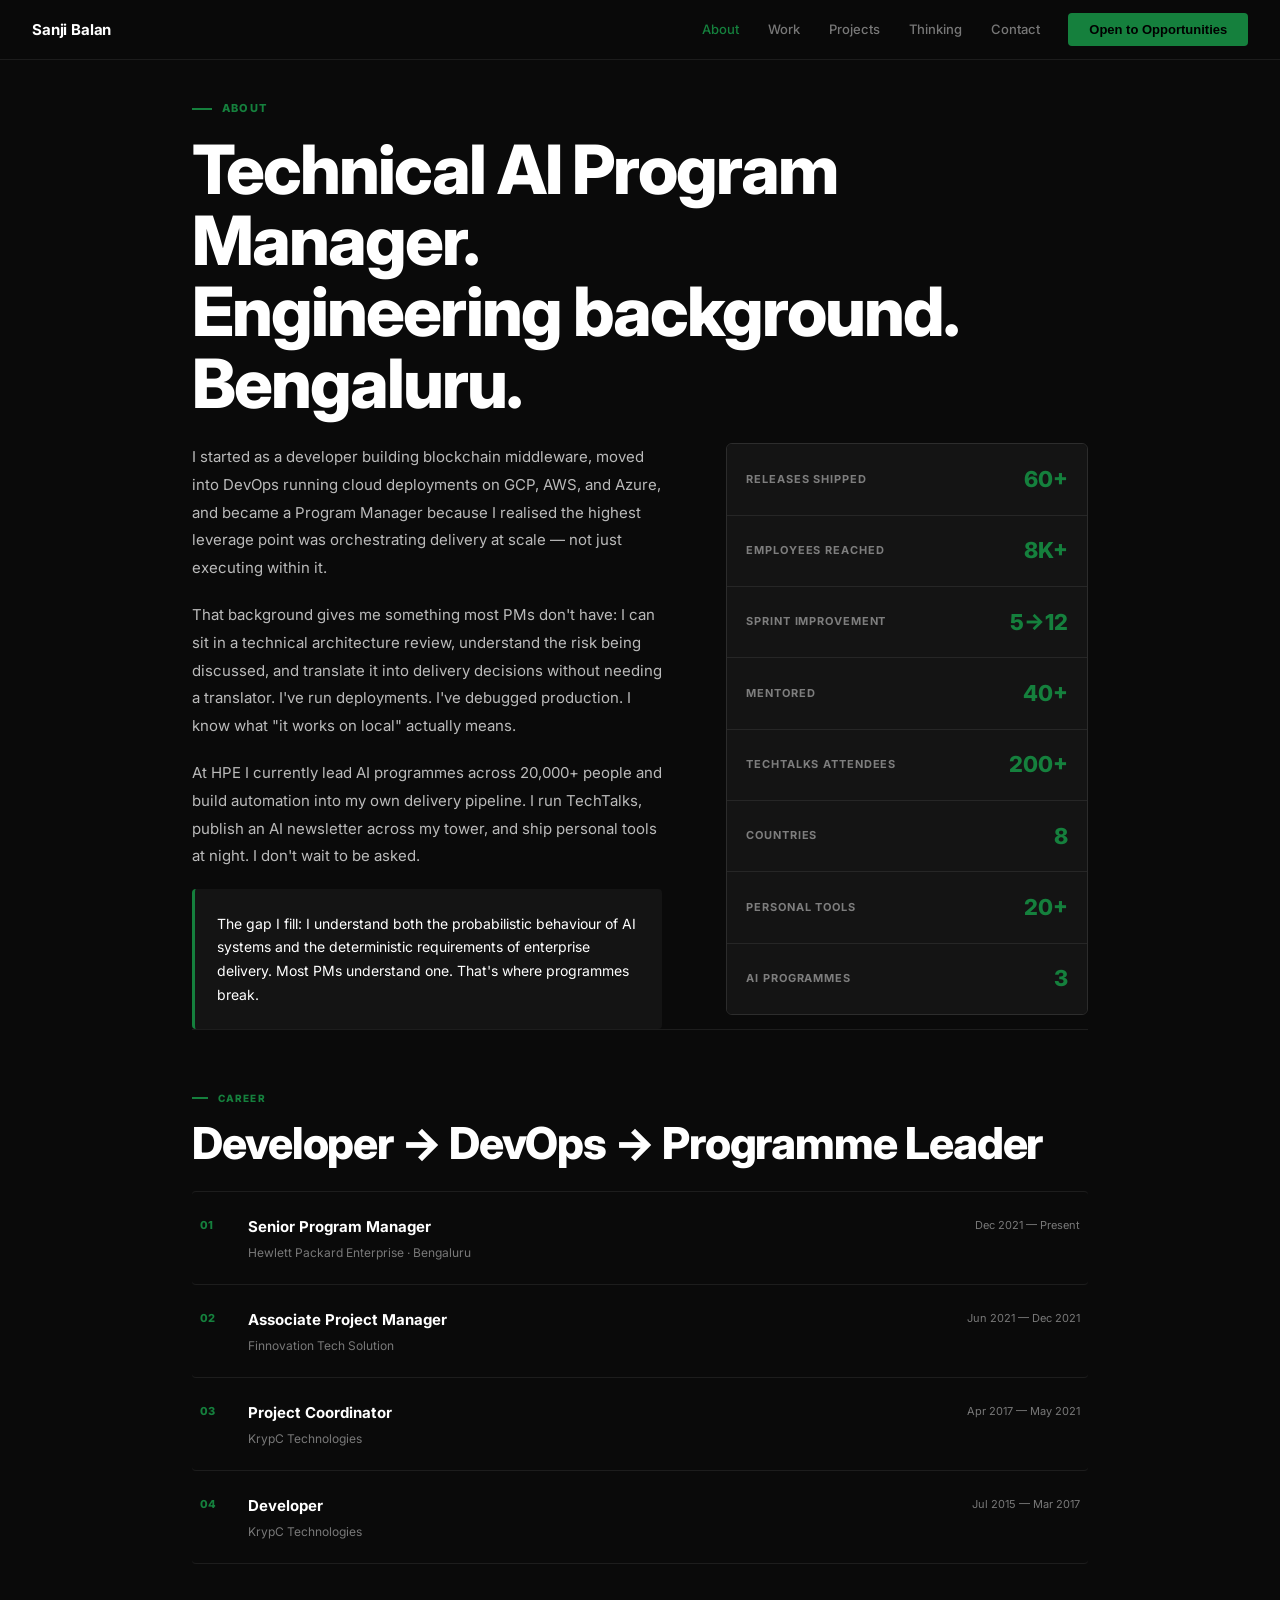
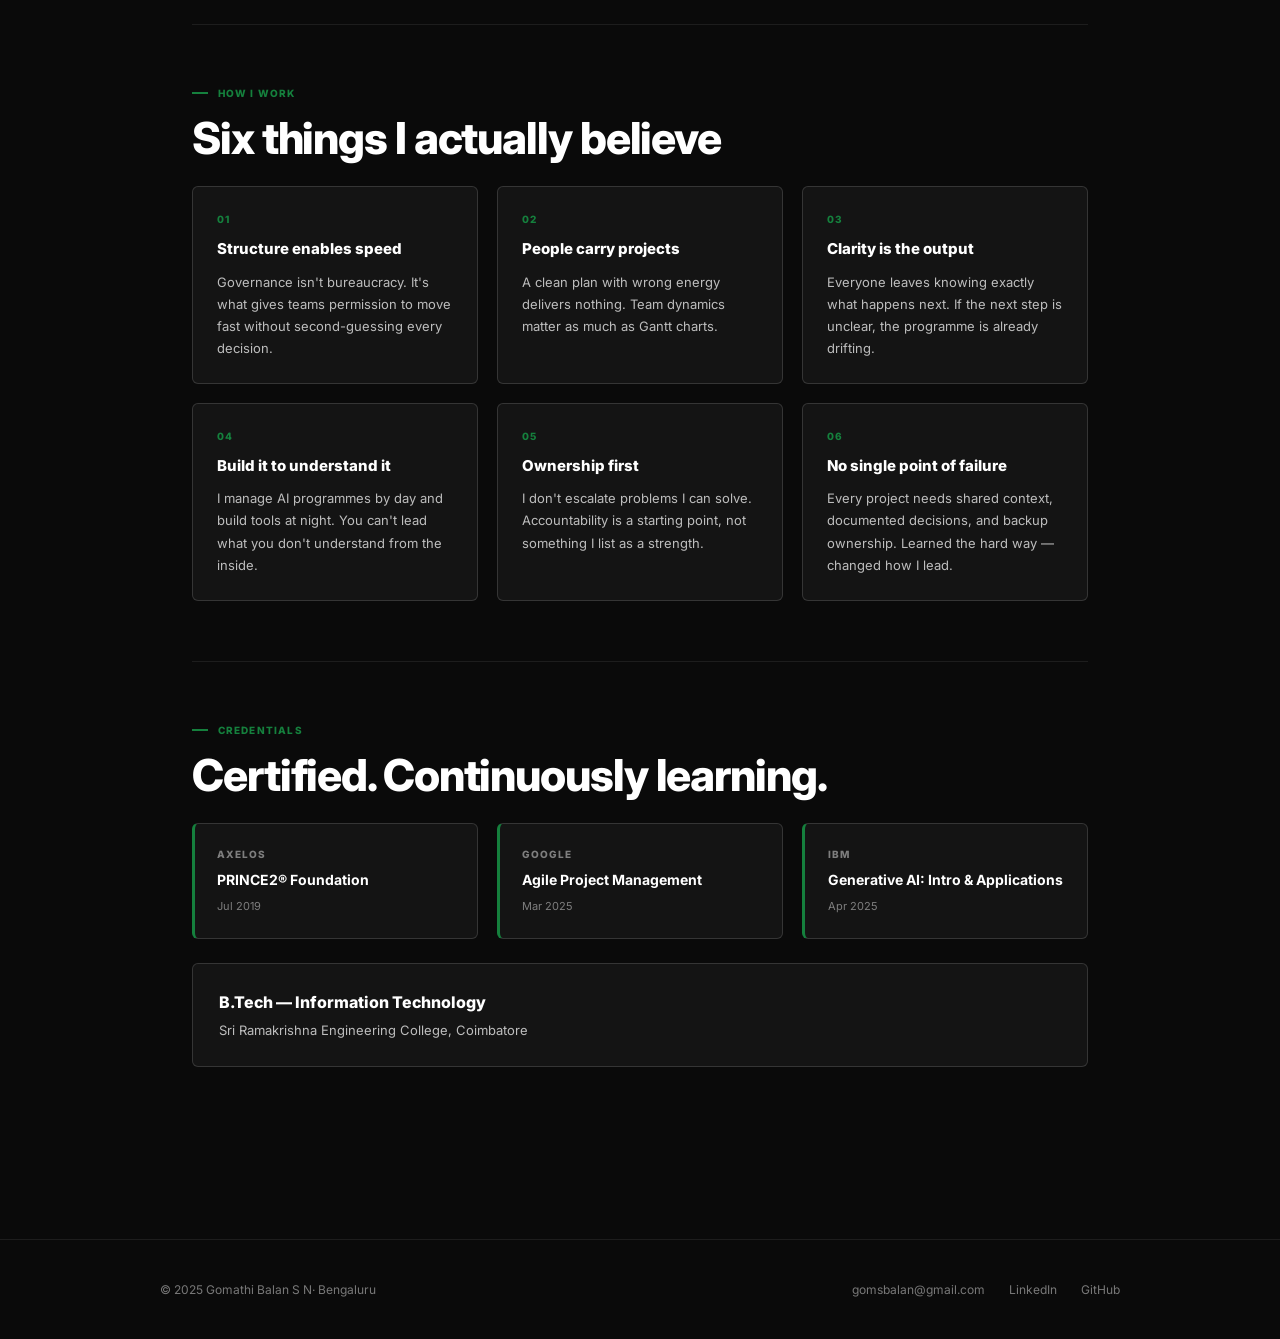
==== in-about.html @ df85174a "Add files via upload" ====
<!DOCTYPE html>
<html lang="en">
<head>
  <meta charset="UTF-8"><meta name="viewport" content="width=device-width, initial-scale=1.0">
  <title>About — Sanji Balan</title>
  <link rel="preconnect" href="https://fonts.googleapis.com">
  <link href="https://fonts.googleapis.com/css2?family=Inter:wght@400;500;600;700;800&display=swap" rel="stylesheet">
  <link rel="stylesheet" href="in-shared.css">
  <style>
    .about-grid{display:grid;grid-template-columns:1.3fr 1fr;gap:4rem;align-items:start;margin-top:1.5rem;}
    .about-body{display:flex;flex-direction:column;gap:1.2rem;}
    .about-body p{font-size:15px;color:var(--text2);line-height:1.85;}
    .about-quote{background:var(--bg2);border-left:3px solid var(--accent);padding:1.4rem;border-radius:4px;font-size:14px;color:var(--text);line-height:1.7;}
    @media(max-width:768px){.about-grid{grid-template-columns:1fr;gap:2rem;}}
    .career-list{margin-top:1.5rem;display:flex;flex-direction:column;}
    .career-row{display:grid;grid-template-columns:auto 1fr auto;gap:1.5rem;align-items:start;padding:1.4rem .5rem;border-bottom:1px solid var(--border);cursor:pointer;transition:background .2s;border-radius:4px;}
    .career-row:first-child{border-top:1px solid var(--border);}
    .career-row:hover{background:var(--bg2);}
    .c-num{font-size:11px;color:var(--accent);font-weight:800;padding-top:2px;width:24px;}
    .c-title{font-size:15px;font-weight:700;color:var(--text);margin-bottom:.25rem;}
    .c-company{font-size:12px;color:var(--text3);}
    .c-date{font-size:11px;color:var(--text3);white-space:nowrap;padding-top:2px;}
    .c-details{grid-column:2/-1;max-height:0;overflow:hidden;transition:max-height .4s ease,margin-top .3s;}
    .career-row.open .c-details{max-height:300px;margin-top:.8rem;}
    .c-details ul{padding-left:1.2rem;display:flex;flex-direction:column;gap:.5rem;}
    .c-details ul li{font-size:13px;color:var(--text2);line-height:1.6;}
    .c-details ul li::marker{color:var(--accent);}
    .process-grid{display:grid;grid-template-columns:repeat(auto-fit,minmax(260px,1fr));gap:1.2rem;margin-top:1.5rem;}
    .process-card{background:var(--bg2);border:1px solid var(--border2);padding:1.5rem;border-radius:6px;transition:border-color .2s;}
    .process-card:hover{border-color:var(--accent);}
    .p-num{font-size:10px;font-weight:800;color:var(--accent);text-transform:uppercase;letter-spacing:.1em;margin-bottom:.6rem;}
    .p-title{font-size:15px;font-weight:800;color:var(--text);margin-bottom:.6rem;}
    .p-desc{font-size:13px;color:var(--text2);line-height:1.7;}
    .certs-grid{display:grid;grid-template-columns:repeat(auto-fit,minmax(220px,1fr));gap:1.2rem;margin-top:1.5rem;}
    .cert-card{background:var(--bg2);border:1px solid var(--border2);padding:1.4rem;border-radius:6px;border-left:3px solid var(--accent);}
    .cert-issuer{font-size:10px;color:var(--text3);text-transform:uppercase;letter-spacing:.1em;font-weight:800;margin-bottom:.5rem;}
    .cert-name{font-size:14px;font-weight:700;color:var(--text);margin-bottom:.5rem;line-height:1.4;}
    .cert-date{font-size:11px;color:var(--text3);}
  </style>
</head>
<body>
<nav>
  <a href="in-index.html" class="nav-brand">Sanji Balan</a>
  <div class="nav-links">
    <a href="in-about.html" class="nav-link active">About</a>
    <a href="in-work.html" class="nav-link">Work</a>
    <a href="in-projects.html" class="nav-link">Projects</a>
    <a href="in-story.html" class="nav-link">Thinking</a>
    <a href="in-contact.html" class="nav-link">Contact</a>
    <button class="nav-cta" onclick="openModal('hire-modal')">Open to Opportunities</button>
  </div>
  <button class="hamburger" id="hamburger"><span></span><span></span><span></span></button>
</nav>
<div class="mobile-menu" id="mobile-menu">
  <a href="in-about.html">About</a><a href="in-work.html">Work</a><a href="in-projects.html">Projects</a><a href="in-story.html">Thinking</a><a href="in-contact.html">Contact</a>
  <a href="#" class="m-cta" onclick="openModal('hire-modal')">Open to Opportunities</a>
</div>

<div class="page">
  <div class="reveal">
    <p class="hero-tag">About</p>
    <h1 class="hero-h1">Technical AI Program Manager.<br>Engineering background.<br>Bengaluru.</h1>
    <div class="about-grid">
      <div class="about-body">
        <p>I started as a developer building blockchain middleware, moved into DevOps running cloud deployments on GCP, AWS, and Azure, and became a Program Manager because I realised the highest leverage point was orchestrating delivery at scale — not just executing within it.</p>
        <p>That background gives me something most PMs don't have: I can sit in a technical architecture review, understand the risk being discussed, and translate it into delivery decisions without needing a translator. I've run deployments. I've debugged production. I know what "it works on local" actually means.</p>
        <p>At HPE I currently lead AI programmes across 20,000+ people and build automation into my own delivery pipeline. I run TechTalks, publish an AI newsletter across my tower, and ship personal tools at night. I don't wait to be asked.</p>
        <div class="about-quote">The gap I fill: I understand both the probabilistic behaviour of AI systems and the deterministic requirements of enterprise delivery. Most PMs understand one. That's where programmes break.</div>
      </div>
      <div class="stats-list">
        <div class="stat-row"><span class="stat-label">Releases Shipped</span><span class="stat-value">60+</span></div>
        <div class="stat-row"><span class="stat-label">Employees Reached</span><span class="stat-value">8K+</span></div>
        <div class="stat-row"><span class="stat-label">Sprint Improvement</span><span class="stat-value">5→12</span></div>
        <div class="stat-row"><span class="stat-label">Mentored</span><span class="stat-value">40+</span></div>
        <div class="stat-row"><span class="stat-label">TechTalks Attendees</span><span class="stat-value">200+</span></div>
        <div class="stat-row"><span class="stat-label">Countries</span><span class="stat-value">8</span></div>
        <div class="stat-row"><span class="stat-label">Personal Tools</span><span class="stat-value">20+</span></div>
        <div class="stat-row"><span class="stat-label">AI Programmes</span><span class="stat-value">3</span></div>
      </div>
    </div>
  </div>

  <div class="sec reveal">
    <p class="sec-tag">Career</p>
    <h2 class="sec-h2">Developer → DevOps → Programme Leader</h2>
    <div class="career-list">
      <div class="career-row" onclick="this.classList.toggle('open')">
        <span class="c-num">01</span>
        <div><div class="c-title">Senior Program Manager</div><div class="c-company">Hewlett Packard Enterprise · Bengaluru</div>
        <div class="c-details"><ul>
          <li>Leading 3 AI upskilling programmes — reached 8,000+ employees in 3 months, entirely voluntary</li>
          <li>Restructured SAP delivery process — sprint throughput from 5 to 12 user stories in 3 months</li>
          <li>Delivered 25+ project & 35+ operational releases across 8 countries on SAP Hybris & S/4 HANA</li>
          <li>Hosted TechTalks workshop series (200+ participants) — recognised best-in-class PM process</li>
          <li>Publishes organisation-wide AI newsletter across entire HPE tower</li>
          <li>Mentored 40+ professionals across cross-functional teams</li>
        </ul></div></div>
        <span class="c-date">Dec 2021 — Present</span>
      </div>
      <div class="career-row" onclick="this.classList.toggle('open')">
        <span class="c-num">02</span>
        <div><div class="c-title">Associate Project Manager</div><div class="c-company">Finnovation Tech Solution</div>
        <div class="c-details"><ul>
          <li>Shipped Digital Credit Card on time under significant constraints — received department award</li>
          <li>Owned the Loan Management System — core of the platform</li>
          <li>Facilitated weekly CXO-level meetings · Managed roadmaps, change requests & budget forecasting</li>
        </ul></div></div>
        <span class="c-date">Jun 2021 — Dec 2021</span>
      </div>
      <div class="career-row" onclick="this.classList.toggle('open')">
        <span class="c-num">03</span>
        <div><div class="c-title">Project Coordinator</div><div class="c-company">KrypC Technologies</div>
        <div class="c-details"><ul>
          <li>Managed blockchain delivery across supply chain, finance, and food provenance verticals</li>
          <li>Led PoCs with Microsoft & Accenture as primary client interface</li>
          <li>Conducted workshops for 200+ students</li>
        </ul></div></div>
        <span class="c-date">Apr 2017 — May 2021</span>
      </div>
      <div class="career-row" onclick="this.classList.toggle('open')">
        <span class="c-num">04</span>
        <div><div class="c-title">Developer</div><div class="c-company">KrypC Technologies</div>
        <div class="c-details"><ul>
          <li>Co-developed KrypCore — enterprise blockchain middleware — in Java, JSP & JQuery</li>
          <li>Dockerized applications on GCP, AWS & Azure · Automated deployments with ARM templates</li>
        </ul></div></div>
        <span class="c-date">Jul 2015 — Mar 2017</span>
      </div>
    </div>
  </div>

  <div class="sec reveal">
    <p class="sec-tag">How I Work</p>
    <h2 class="sec-h2">Six things I actually believe</h2>
    <div class="process-grid">
      <div class="process-card"><p class="p-num">01</p><h3 class="p-title">Structure enables speed</h3><p class="p-desc">Governance isn't bureaucracy. It's what gives teams permission to move fast without second-guessing every decision.</p></div>
      <div class="process-card"><p class="p-num">02</p><h3 class="p-title">People carry projects</h3><p class="p-desc">A clean plan with wrong energy delivers nothing. Team dynamics matter as much as Gantt charts.</p></div>
      <div class="process-card"><p class="p-num">03</p><h3 class="p-title">Clarity is the output</h3><p class="p-desc">Everyone leaves knowing exactly what happens next. If the next step is unclear, the programme is already drifting.</p></div>
      <div class="process-card"><p class="p-num">04</p><h3 class="p-title">Build it to understand it</h3><p class="p-desc">I manage AI programmes by day and build tools at night. You can't lead what you don't understand from the inside.</p></div>
      <div class="process-card"><p class="p-num">05</p><h3 class="p-title">Ownership first</h3><p class="p-desc">I don't escalate problems I can solve. Accountability is a starting point, not something I list as a strength.</p></div>
      <div class="process-card"><p class="p-num">06</p><h3 class="p-title">No single point of failure</h3><p class="p-desc">Every project needs shared context, documented decisions, and backup ownership. Learned the hard way — changed how I lead.</p></div>
    </div>
  </div>

  <div class="sec reveal">
    <p class="sec-tag">Credentials</p>
    <h2 class="sec-h2">Certified. Continuously learning.</h2>
    <div class="certs-grid">
      <div class="cert-card"><p class="cert-issuer">AXELOS</p><p class="cert-name">PRINCE2® Foundation</p><p class="cert-date">Jul 2019</p></div>
      <div class="cert-card"><p class="cert-issuer">Google</p><p class="cert-name">Agile Project Management</p><p class="cert-date">Mar 2025</p></div>
      <div class="cert-card"><p class="cert-issuer">IBM</p><p class="cert-name">Generative AI: Intro & Applications</p><p class="cert-date">Apr 2025</p></div>
    </div>
    <div style="margin-top:1.5rem;background:var(--bg2);border:1px solid var(--border2);border-radius:6px;padding:1.6rem;display:flex;justify-content:space-between;align-items:center;flex-wrap:wrap;gap:1rem;">
      <div><p style="font-weight:800;color:var(--text);margin-bottom:.3rem;">B.Tech — Information Technology</p><p style="font-size:13px;color:var(--text2);">Sri Ramakrishna Engineering College, Coimbatore</p></div>
    </div>
  </div>
</div>

<footer><div class="footer-inner"><span class="footer-copy">© 2025 Gomathi Balan S N· Bengaluru</span><div class="footer-links"><a href="mailto:gomsbalan@gmail.com" class="footer-link">gomsbalan@gmail.com</a><a href="https://www.linkedin.com/in/gomathibalansn143/" class="footer-link" target="_blank">LinkedIn</a><a href="https://github.com/gomsb143" class="footer-link" target="_blank">GitHub</a></div></div></footer>

<div id="hire-modal" class="modal" onclick="if(event.target===this)closeModal('hire-modal')"><div class="modal-box"><button class="modal-close" onclick="closeModal('hire-modal')">×</button><span class="modal-tag">Why Work With Me</span><h2 class="modal-title">What I actually bring</h2><div style="display:flex;flex-direction:column;gap:1rem;margin-top:1rem;"><div style="padding:1rem;background:var(--bg3);border-left:3px solid var(--accent);border-radius:4px;"><div style="font-size:13px;font-weight:700;color:var(--text);margin-bottom:.3rem;">Engineering background — no translation layer</div><div style="font-size:12px;color:var(--text2);">Developer → DevOps → PM. I speak to engineers as a peer.</div></div><div style="padding:1rem;background:var(--bg3);border-left:3px solid var(--accent);border-radius:4px;"><div style="font-size:13px;font-weight:700;color:var(--text);margin-bottom:.3rem;">5 → 12 sprint stories. Same team. 3 months.</div><div style="font-size:12px;color:var(--text2);">Structured delivery process. Real results. No extra headcount.</div></div><div style="padding:1rem;background:var(--bg3);border-left:3px solid var(--accent);border-radius:4px;"><div style="font-size:13px;font-weight:700;color:var(--text);margin-bottom:.3rem;">8,000 people trained voluntarily in 3 months</div><div style="font-size:12px;color:var(--text2);">No mandate. Sessions people attended because they wanted to.</div></div></div></div></div>

<script src="in-nav.js"></script>
<script>document.querySelectorAll('.career-row').forEach(r=>r.addEventListener('click',()=>r.classList.toggle('open')));</script>
</body>
</html>
---- in-shared.css ----
:root {
  --bg: #0a0a0a;
  --bg2: #141414;
  --bg3: #1e1e1e;
  --bg4: #242424;
  --accent: #15803d;
  --accent-light: #86efac;
  --accent-dim: rgba(21,128,61,0.12);
  --text: #ffffff;
  --text2: rgba(255,255,255,0.72);
  --text3: rgba(255,255,255,0.45);
  --border: rgba(255,255,255,0.08);
  --border2: rgba(255,255,255,0.14);
}
*,*::before,*::after{box-sizing:border-box;margin:0;padding:0;}
html{scroll-behavior:smooth;}
body{font-family:'Inter',-apple-system,sans-serif;background:var(--bg);color:var(--text);line-height:1.6;-webkit-font-smoothing:antialiased;overflow-x:hidden;}
a{color:var(--accent);text-decoration:none;transition:color .2s;}
a:hover{color:var(--accent-light);}

nav{position:fixed;top:0;left:0;right:0;background:rgba(10,10,10,.96);backdrop-filter:blur(12px);border-bottom:1px solid var(--border);z-index:900;height:60px;display:flex;align-items:center;justify-content:space-between;padding:0 2rem;}
.nav-brand{font-size:15px;font-weight:700;color:var(--text);letter-spacing:-.01em;}
.nav-links{display:flex;gap:1.8rem;align-items:center;}
.nav-link{font-size:13px;color:var(--text3);font-weight:500;transition:color .2s;}
.nav-link:hover,.nav-link.active{color:var(--accent);}
.nav-cta{background:var(--accent);color:#000;padding:.55rem 1.3rem;border-radius:4px;font-size:13px;font-weight:700;border:none;cursor:pointer;transition:background .2s;}
.nav-cta:hover{background:var(--accent-light);}
.hamburger{display:none;flex-direction:column;gap:5px;cursor:pointer;background:none;border:none;padding:4px;}
.hamburger span{display:block;width:20px;height:1.5px;background:var(--text2);transition:all .3s;}
.mobile-menu{display:none;position:fixed;inset:60px 0 0;background:var(--bg);z-index:800;flex-direction:column;padding:2rem 1.5rem;gap:0;border-top:1px solid var(--border);overflow-y:auto;}
.mobile-menu.open{display:flex;}
.mobile-menu a{font-size:16px;font-weight:500;color:var(--text2);padding:1.1rem 0;border-bottom:1px solid var(--border);transition:color .2s;}
.mobile-menu a:hover{color:var(--accent);}
.mobile-menu .m-cta{margin-top:1.5rem;background:var(--accent);color:#000;padding:1rem;border-radius:4px;text-align:center;font-weight:700;border-bottom:none;}
@media(max-width:768px){.nav-links{display:none;}.hamburger{display:flex;}}

.page{max-width:960px;margin:0 auto;padding:100px 2rem 80px;}
@media(max-width:768px){.page{padding:80px 1.5rem 60px;}}

.hero-tag{font-size:11px;font-weight:800;color:var(--accent);text-transform:uppercase;letter-spacing:.12em;margin-bottom:1rem;display:flex;align-items:center;gap:.6rem;}
.hero-tag::before{content:'';width:20px;height:2px;background:var(--accent);}
.hero-h1{font-size:clamp(40px,6vw,68px);font-weight:800;line-height:1.05;margin-bottom:1.2rem;letter-spacing:-.03em;}
.hero-sub{font-size:16px;color:var(--text2);max-width:580px;margin-bottom:2rem;line-height:1.75;}

.sec{padding:60px 0;border-top:1px solid var(--border);}
.sec-tag{font-size:10px;color:var(--accent);text-transform:uppercase;letter-spacing:.12em;font-weight:800;margin-bottom:.8rem;display:flex;align-items:center;gap:.6rem;}
.sec-tag::before{content:'';width:16px;height:2px;background:var(--accent);}
.sec-h2{font-size:clamp(28px,4vw,44px);font-weight:800;margin-bottom:1.2rem;line-height:1.1;letter-spacing:-.025em;}
.sec-intro{font-size:15px;color:var(--text2);max-width:680px;margin-bottom:1.8rem;line-height:1.8;}

.btn{padding:.75rem 1.7rem;border-radius:4px;font-size:13px;font-weight:700;transition:all .2s;display:inline-flex;align-items:center;gap:.5rem;border:1px solid transparent;cursor:pointer;text-transform:uppercase;letter-spacing:.05em;}
.btn-primary{background:var(--accent);color:#000;}
.btn-primary:hover{background:var(--accent-light);}
.btn-outline{border:1px solid var(--border2);color:var(--text);background:transparent;}
.btn-outline:hover{border-color:var(--accent);color:var(--accent);}
.btns{display:flex;gap:1rem;flex-wrap:wrap;}

.cards-grid{display:grid;grid-template-columns:repeat(auto-fit,minmax(280px,1fr));gap:1.5rem;margin-top:1.5rem;}
.card{background:var(--bg2);border:1px solid var(--border2);border-radius:6px;padding:1.8rem;transition:all .2s;display:flex;flex-direction:column;}
.card.clickable{cursor:pointer;}
.card.clickable:hover{border-color:var(--accent);box-shadow:0 8px 32px rgba(21,128,61,.1);transform:translateY(-3px);}
.card-badge{display:inline-block;font-size:10px;font-weight:800;color:var(--accent);background:var(--accent-dim);padding:.35rem .75rem;border-radius:3px;text-transform:uppercase;letter-spacing:.06em;margin-bottom:.9rem;border:1px solid var(--border);width:fit-content;}
.card-title{font-size:17px;font-weight:800;color:var(--text);margin-bottom:.7rem;line-height:1.2;}
.card-desc{font-size:13px;color:var(--text2);line-height:1.7;margin-bottom:1.2rem;flex:1;}
.card-tags{display:flex;flex-wrap:wrap;gap:.4rem;padding-top:1.2rem;border-top:1px solid var(--border);}
.tag{font-size:10px;background:var(--accent-dim);color:var(--accent);padding:.3rem .65rem;border-radius:3px;font-weight:700;border:1px solid var(--border);}
.card-link{margin-top:1rem;font-size:12px;font-weight:700;color:var(--accent);display:inline-flex;align-items:center;gap:.3rem;transition:gap .2s;}
.card-link:hover{gap:.6rem;color:var(--accent-light);}

.stats-list{display:flex;flex-direction:column;border:1px solid var(--border2);border-radius:6px;overflow:hidden;}
.stat-row{background:var(--bg2);padding:1.1rem 1.2rem;display:flex;justify-content:space-between;align-items:center;border-bottom:1px solid var(--border);transition:background .2s;}
.stat-row:last-child{border-bottom:none;}
.stat-row:hover{background:var(--bg3);}
.stat-label{font-size:11px;color:var(--text3);text-transform:uppercase;letter-spacing:.08em;font-weight:700;}
.stat-value{font-size:22px;font-weight:800;color:var(--accent);}

.modal{display:none;position:fixed;inset:0;background:rgba(0,0,0,.75);backdrop-filter:blur(8px);z-index:2000;justify-content:center;align-items:center;padding:1.5rem;}
.modal.active{display:flex;}
.modal-box{background:var(--bg2);border:1px solid var(--border2);border-radius:8px;max-width:640px;width:100%;padding:2.5rem;position:relative;max-height:88vh;overflow-y:auto;box-shadow:0 24px 80px rgba(0,0,0,.6);}
.modal-close{position:absolute;top:1.2rem;right:1.4rem;font-size:22px;cursor:pointer;color:var(--text3);background:none;border:none;transition:color .2s;line-height:1;}
.modal-close:hover{color:var(--text);}
.modal-tag{font-size:10px;font-weight:800;color:var(--accent);text-transform:uppercase;letter-spacing:.12em;margin-bottom:.9rem;display:block;}
.modal-title{font-size:24px;font-weight:800;color:var(--text);margin-bottom:1.2rem;line-height:1.2;}
.modal-desc{font-size:14px;color:var(--text2);line-height:1.85;margin-bottom:1.5rem;}
.modal-meta{display:grid;grid-template-columns:1fr 1fr;gap:1.5rem;padding-top:1.5rem;border-top:1px solid var(--border);}
.mm-label{font-size:10px;color:var(--text3);text-transform:uppercase;letter-spacing:.08em;font-weight:700;margin-bottom:.4rem;}
.mm-value{font-size:17px;font-weight:800;color:var(--accent);}

.reveal{opacity:0;transform:translateY(12px);transition:opacity .55s ease,transform .55s ease;}
.reveal.in{opacity:1;transform:none;}

footer{border-top:1px solid var(--border);padding:2.5rem 2rem;margin-top:2rem;}
.footer-inner{max-width:960px;margin:0 auto;display:flex;justify-content:space-between;align-items:center;flex-wrap:wrap;gap:1rem;}
.footer-links{display:flex;gap:1.5rem;flex-wrap:wrap;}
.footer-link{font-size:12px;color:var(--text3);transition:color .2s;}
.footer-link:hover{color:var(--accent);}
.footer-copy{font-size:12px;color:var(--text3);}
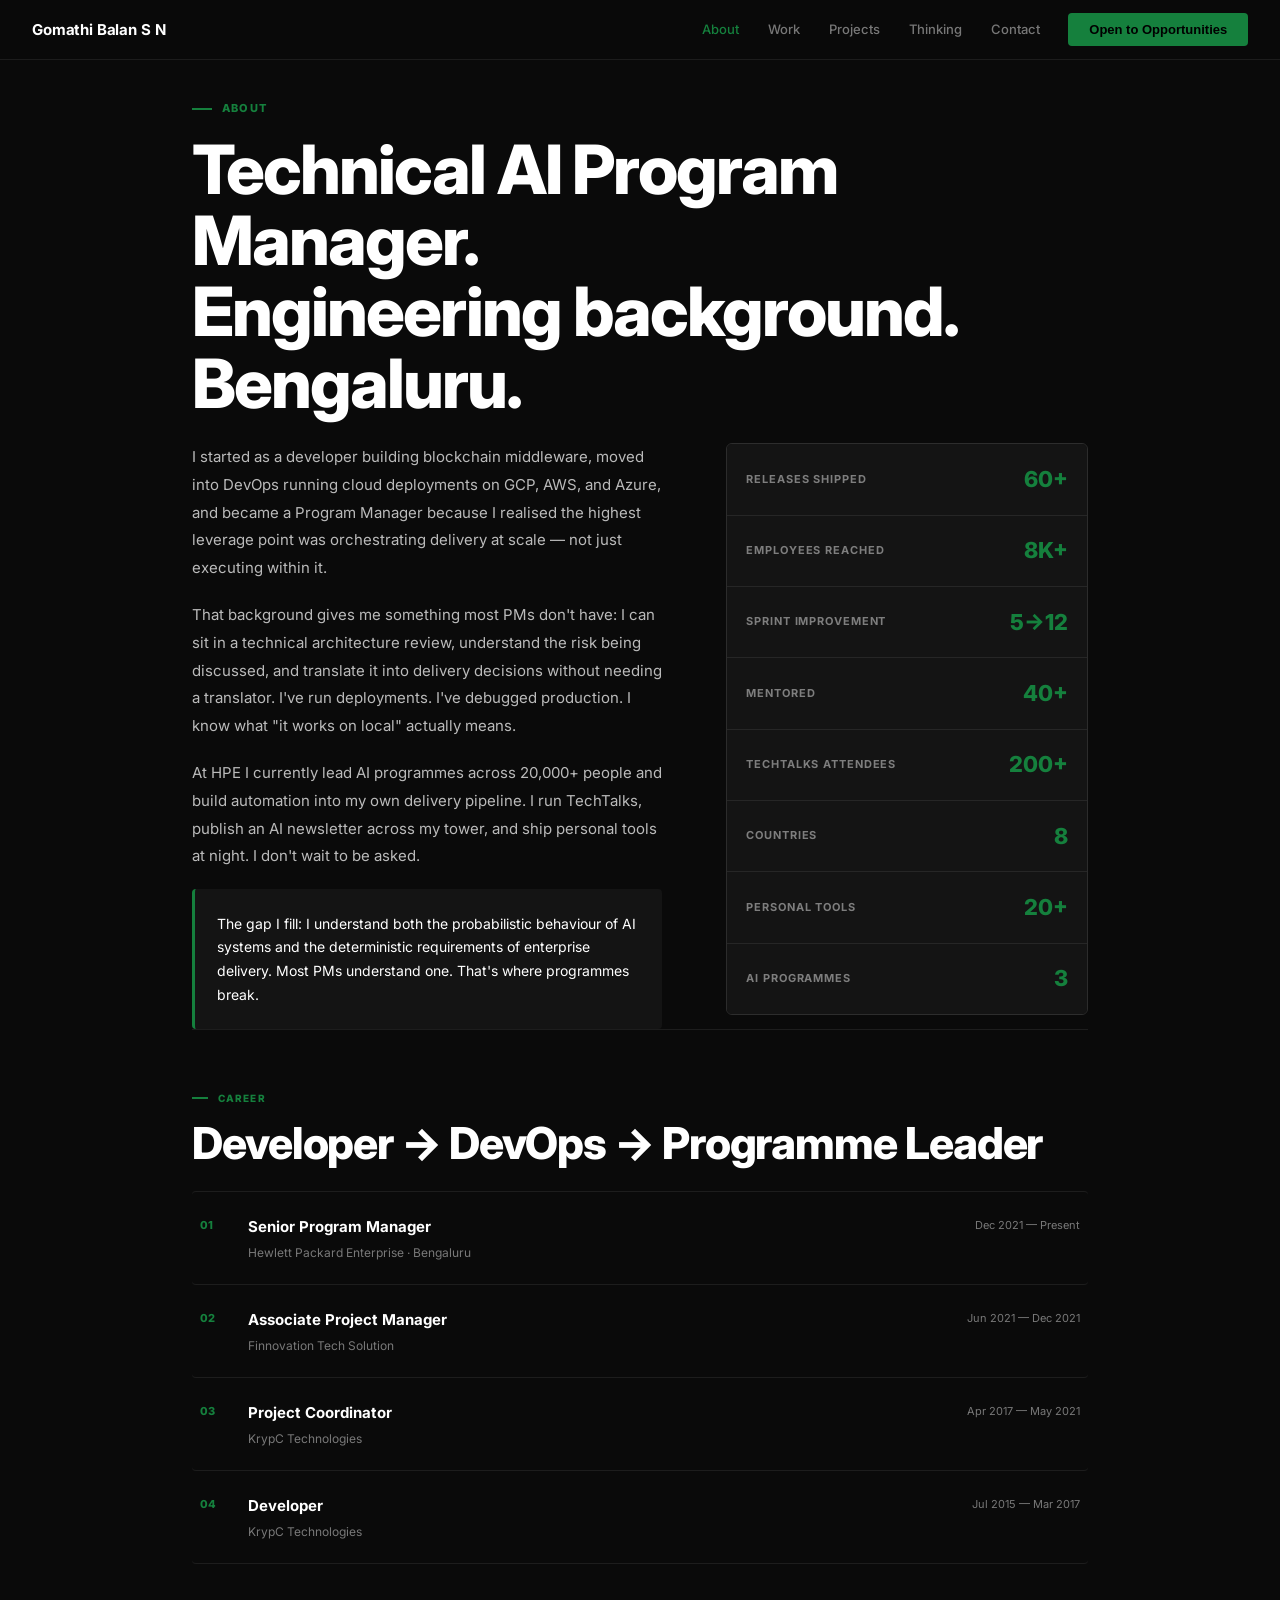
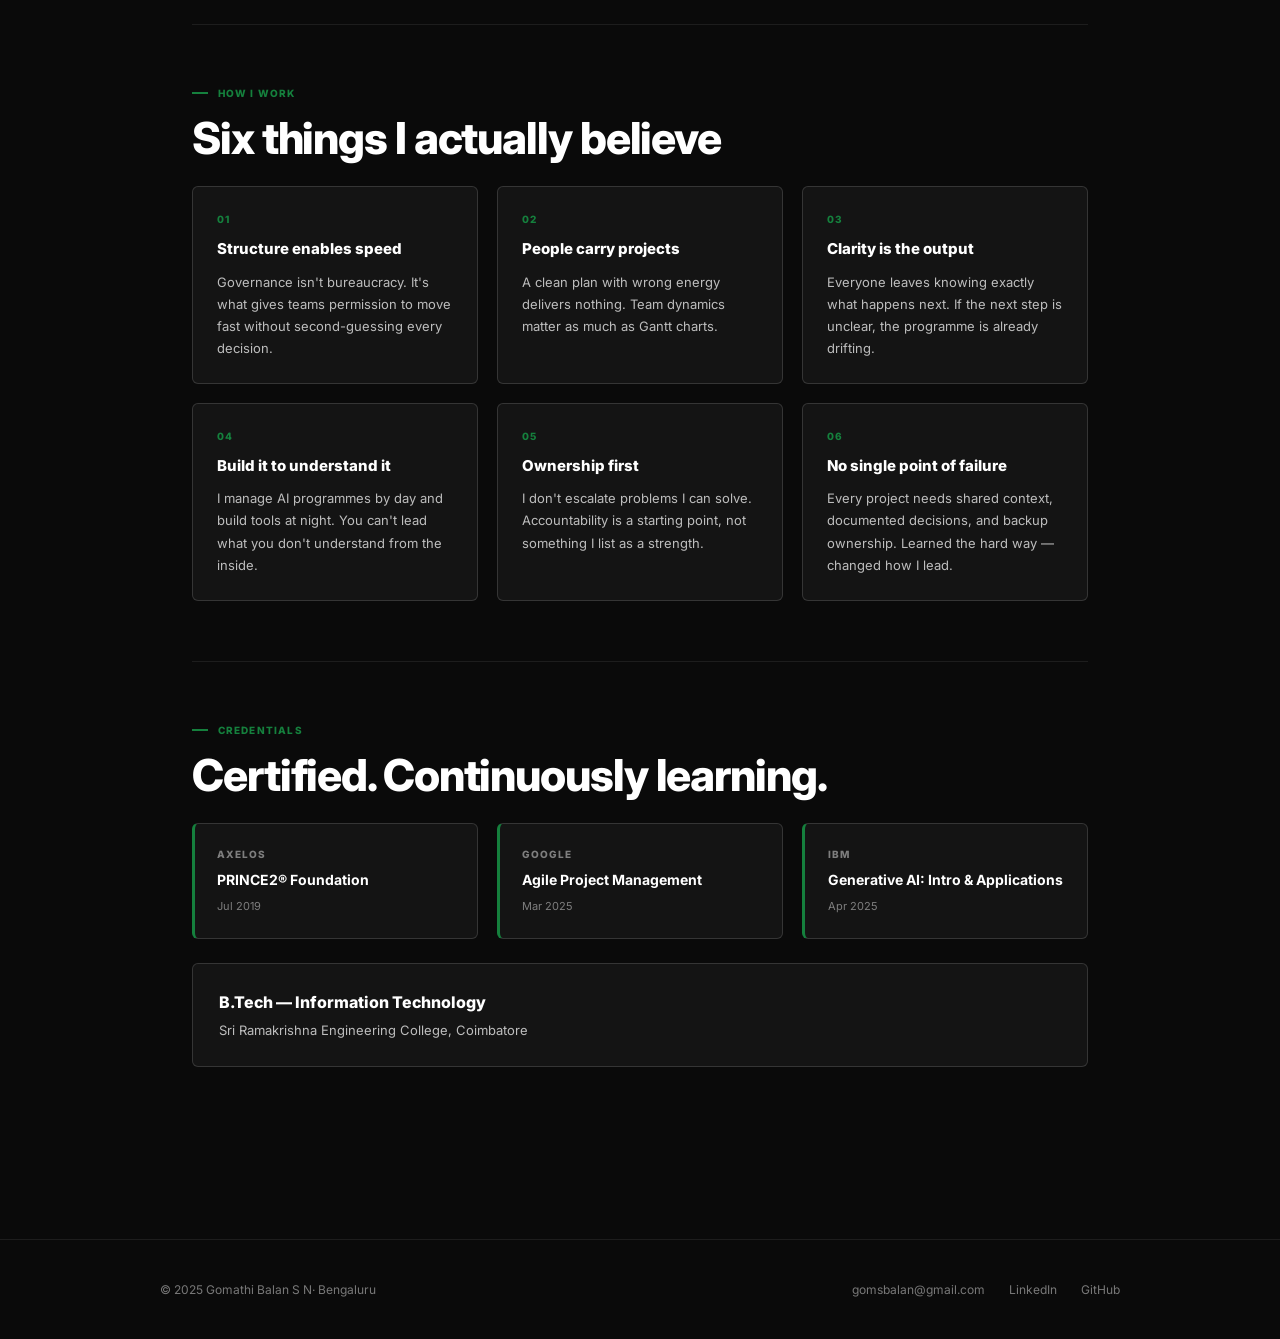
==== commit f76d8a0f: "Update title and navigation name in in-about.html" ====
--- a/in-about.html
+++ b/in-about.html
@@ -2,7 +2,7 @@
 <html lang="en">
 <head>
   <meta charset="UTF-8"><meta name="viewport" content="width=device-width, initial-scale=1.0">
-  <title>About — Sanji Balan</title>
+  <title>About — Gomathi Balan S N</title>
   <link rel="preconnect" href="https://fonts.googleapis.com">
   <link href="https://fonts.googleapis.com/css2?family=Inter:wght@400;500;600;700;800&display=swap" rel="stylesheet">
   <link rel="stylesheet" href="in-shared.css">
@@ -40,7 +40,7 @@
 </head>
 <body>
 <nav>
-  <a href="in-index.html" class="nav-brand">Sanji Balan</a>
+  <a href="in-index.html" class="nav-brand">Gomathi Balan S N</a>
   <div class="nav-links">
     <a href="in-about.html" class="nav-link active">About</a>
     <a href="in-work.html" class="nav-link">Work</a>
